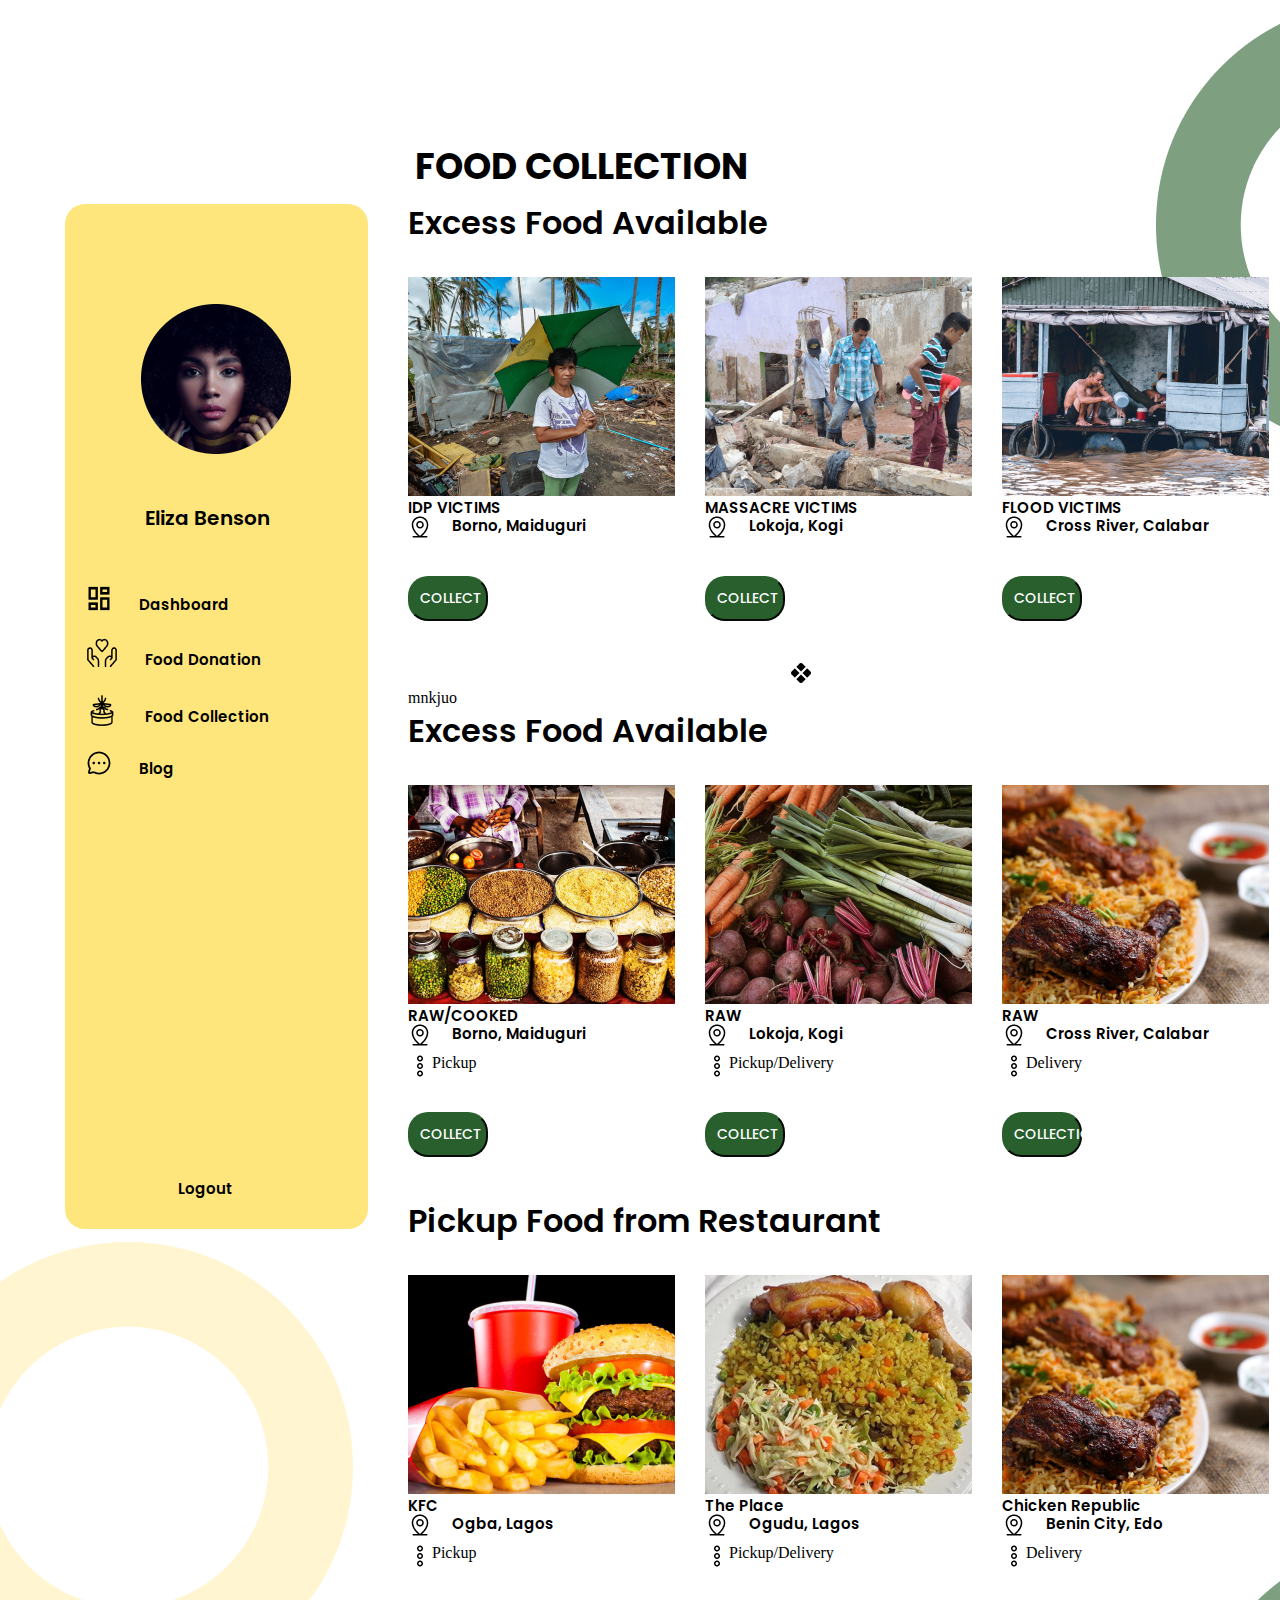
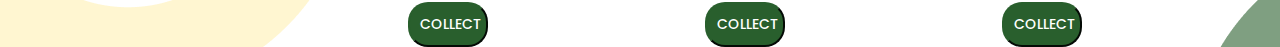
==== html/collection.html @ 1291cb88 "added the Collection, donation pages" ====
<!DOCTYPE html>
<html lang="en">
<head>
    <meta charset="UTF-8">
    <meta http-equiv="X-UA-Compatible" content="IE=edge">
    <meta name="viewport" content="width=device-width, initial-scale=1.0">
    <title>Give Good Food Bank (GGFB)</title>
    <link rel="stylesheet" href="../style/collection.css">
    <link href="https://fonts.googleapis.com/css2?family=Inter:wght@400;500&family=Poppins:wght@200;300;400;500;600;700&display=swap" rel="stylesheet">
</head>
<body>
  <section class="whole-container">
    <main id="main1">
        <div class="logoju">
        <img src="../img/1074873-removebg-preview 2.png 2.png" alt="">
        </div>
        <p id="heading1">FOOD COLLECTION</p>
      </main>
        <main id="main2">
        <div id="flex1">
          <div class="profile-imageju">
            <img src="../img/Ellipse 55.png" alt="">
          </div>
          <h3 class="flex1-heading">Eliza Benson</h3>
          <div class="flex-spanjuu">
          <div class="spanju1">
            <img src="../img/ic_outline-dashboard.png" 
     alt=""> 
          </div>
          <button class="buttn1">
            <a href="#"><div class="spanjuu2">Dashboard</div></a>
          </button>
    </div>
    <div class="flex-spanjuu">
     <div class="spanju1">
      <img src="../img/iconoir_donate.png" 
      alt=""> 
    </div>
    <button class="buttn1">
    <a href="../html/donation.html"><div class="spanjuu2">Food Donation</div></a>
  </button>
    </div>
    <div class="flex-spanjuu">
    <div class="spanju1">
      <img src="../img/healthicons_mosquito-collection.png" 
    alt=""> 
    </div>
    <button class="buttn1">
    <a href="../html/collection.html"><div class="spanjuu2">Food Collection</div></a>
  </button>
    </div>
    <div class="flex-spanjuu">
    <div class="spanju1">
      <img src="../img/ChatCircleDots.png" 
alt=""> 
    </div>
    <button class="buttn1">
    <a href="#"><div class="spanjuu2">Blog</div></a>
  </button>
    </div>
    <div class="flex-spanju1">
<div class="spanju1">
  <img src="../img/SignOut.png" 
alt=""> 
</div>
<button class="buttn1">
<a href="#"><div class="spanjuu2">Logout</div></a>
</button>
</div>
  </div>
        
        <div>
        <p id="heading">Excess Food Available</p>
        <div id="flex2">
          <div class="imageju1">
            <div><img src="../img/Frame 42.png" alt=""></div>
            <p class="paragraph">IDP VICTIMS</p>
     <div class="flex-spanju">
     <div class="spanju1">
       <img src="../img/MapPinLine.png" 
    alt=""> 
     </div>
     <div class="spanju2">Borno, 
Maiduguri</div>
   </div>
   <a href="../html/collection.html"><div class="buttonju"><button>Collect</button></div></a>
        </div>
  
          <div class="imageju2">
          <div><img src="../img/Frame 44.png" alt=""></div>
          <p class="paragraph">MASSACRE VICTIMS</p>
          <div class="flex-spanju">
          <div class="spanju1">
            <img src="../img/MapPinLine.png" 
          alt=""> 
          </div>
          <div class="spanju2">Lokoja, 
          Kogi</div>
        </div>
        <a href="../html/collection.html"><div class="buttonju"><button>Collect</button></div></a>
      </div>
      
          <div class="imageju3">
          <div><img src="../img/Frame 46.png" alt=""></div>
          <p class="paragraph">FLOOD VICTIMS</p>
          <div class="flex-spanju">
          <div class="spanju1">
            <img src="../img/MapPinLine.png" 
            alt=""> 
          </div>
          <div class="spanju2">Cross River, 
          Calabar</div>
        </div>
        <a href="../html/collection.html"><div class="buttonju"><button>Collect</button></div></a>
        </div>
      </div>

      <div class="center-iconju">
        <img src="../img/mdi_collection.png" 
      alt="">
      </div>mnkjuo
      
      <p class="to-donateju">Excess Food Available</p>

      <div id="flex2">
        <div class="imageju1">
          <div><img src="../img/Frame 51.png"
alt=""></div>
          <p class="paragraph">RAW/COOKED</p>
   <div class="flex-spanju">
   <div class="spanju1">
     <img src="../img/MapPinLine.png" 
alt=""> 
   </div>
   <div class="spanju2">Borno, 
Maiduguri</div>
 </div>
 <div class="pickupju">
  <div>
<img src="../img/DotsThreeOutlineVertical.png" 
alt="">
</div>
<div class="pickupju2">Pickup</div>
 </div>
 <a href="../html/collection.html"><div class="buttonju"><button>Collect</button></div></a>
        </div>
      
        <div class="imageju2">
        <div><img src="../img/Frame 52.png"
alt=""></div>
        <p class="paragraph">RAW</p>
        <div class="flex-spanju">
        <div class="spanju1">
          <img src="../img/MapPinLine.png"
        alt=""> 
        </div>
        <div class="spanju2">Lokoja, 
        Kogi</div>
      </div>
      <div class="pickupju">
        <div>
    <img src="../img/DotsThreeOutlineVertical.png" 
    alt="">
    </div>
    <div class="pickupju2">Pickup/Delivery</div>
       </div>
      <a href="../html/collection.html"><div class="buttonju"><button>Collect</button></div></a>
          </div>

        <div class="imageju3">
        <div><img src="../img/Frame 53.png"
alt=""></div>
        <p class="paragraph">RAW</p>
        <div class="flex-spanju">
        <div class="spanju1">
          <img src="../img/MapPinLine.png"
          alt=""> 
        </div>
        <div class="spanju2">Cross River, 
        Calabar</div>
      </div>
      <div class="pickupju">
        <div>
    <img src="../img/DotsThreeOutlineVertical.png" 
    alt="">
    </div>
    <div class="pickupju2">Delivery</div>
       </div>
      <a href="../html/collection.html"><div class="buttonju"><button>Collection</button></div></a>
      </div>
    </div>
    <p class="to-restaurantju">Pickup Food from Restaurant</p>
    <div id="flex2">
      <div class="imageju1">
        <div><img src="../img/Frame 80.png".alt="">
        </div>
        <p class="paragraph">KFC</p>
 <div class="flex-spanju">
 <div class="spanju1">
   <img src="../img/MapPinLine.png" 
alt=""> 
 </div>
 <div class="spanju2">Ogba, 
Lagos</div>
</div>
<div class="pickupju">
  <div>
<img src="../img/DotsThreeOutlineVertical.png" 
alt="">
</div>
<div class="pickupju2">Pickup</div>
 </div>
<a href="../html/collection.html"><div class="buttonju"><button>Collect</button></div></a>
      </div>
    
      <div class="imageju2">
      <div><img src="../img/Frame 84.png"
alt=""></div>
      <p class="paragraph">The Place</p>
      <div class="flex-spanju">
      <div class="spanju1">
        <img src="../img/MapPinLine.png"
      alt=""> 
      </div>
      <div class="spanju2">Ogudu, 
      Lagos</div>
    </div>
    <div class="pickupju">
      <div>
  <img src="../img/DotsThreeOutlineVertical.png" 
  alt="">
  </div>
  <div class="pickupju2">Pickup/Delivery</div>
     </div>
    <a href="../html/collection.html"><div class="buttonju"><button>Collect</button></div></a>
        </div>

      <div class="imageju3">
      <div><img src="../img/Frame 85.png"
alt=""></div>
      <p class="paragraph">Chicken Republic</p>
      <div class="flex-spanju">
      <div class="spanju1">
        <img src="../img/MapPinLine.png"
        alt=""> 
      </div>
      <div class="spanju2">Benin City, 
      Edo</div>
    </div>
    <div class="pickupju">
      <div>
  <img src="../img/DotsThreeOutlineVertical.png" 
  alt="">
  </div>
  <div class="pickupju2">Delivery</div>
     </div>
    <a href="../html/collection.html"><div class="buttonju"><button>Collect</button></div></a>
    </div>
  </div>
      </main>
  </section>  
</body>
</html>
---- style/collection.css ----
*{
    margin: 0;
    box-sizing: border-box;  
}
.whole-container{
background-image: url('../img/Group\ 17.png');
}
.logoju{
    margin-top: 60px;
    margin-left: 93px;
    width: 212px;
    height: 139px;

    
}
#heading1{
    margin-top: 140px;
    margin-left: 110px;
    font-family: 'Poppins', sans-serif;
    font-weight: 700;
    font-size: 36px;
    line-height: 54px;
}
#heading{
    font-family: 'Poppins', sans-serif;
    font-weight: 600;
    font-size: 32px;
    margin-top: 0;
    line-height: 48px;

}
#flex1{
    background-color: #FFE67C ;
    height: 1025px;
    width: 303px;
    margin-left: 65px;
    margin-top: 5px;
    border-radius: 20px;
}
.spanjuu2{
    height: 30px;
    font-family: 'Poppins', sans-serif;
    font-weight: 600;
    font-size: 15px;
    padding-left: 20px;
    }
.buttn1 :hover{
  background-color: #295F2D;
  color: white;
  padding: 10px;
  border: 0px solid #295F2D;
  border-radius: 20px;
}
.buttn1{
    border-style: hidden;
    background-color: #FFE67C;
  }
a{
    text-decoration: none;
    color: black;

}

.profile-imageju{
    padding-top: 100px;
    width:50%;
    margin: auto;
    margin-bottom: 15px;

}
.flex1-heading{
    padding-top: 30px;
    width:144px;
    margin: auto;
    font-family: 'Poppins', sans-serif;
    font-weight: 600;
    font-size: 20px;
    margin-bottom: 50px;

}
#main1{
    display: flex;
    gap:0;
}
#main2{
    display: flex;
    column-gap: 40px;

}
.flex-spanju{
    display: flex;
    line-height: 1.5;
}
.flex-spanjuu{
    display: flex;
    line-height: 3.0;
    padding-left: 20px;
}
.spanju1{
    flex-direction: row;
    cursor: pointer;
}
.spanju img{
    padding-right: 20px;
}
#flex2{
    display: flex;
    column-gap: 30px;
    margin-top: 30px;
    flex-direction: row;
}
.spanju2{
height: 30px;
font-family: 'Poppins', sans-serif;
font-weight: 600;
font-size: 15px;
padding-left: 20px;
}
.flex-spanju1{
    display: flex;
    width: 129px;
    margin: auto;
    padding-top: 380px;
} 
/*Center Icon*/
.center-iconju{
    width: 100px;
    margin:auto;
    margin-top: 40px;
}
.to-donateju{
    font-family: 'Poppins', sans-serif;
    font-weight: 600;
    font-size: 32px;
}
/*second flex section*/
.to-restaurantju{
    font-family: 'Poppins', sans-serif;
    font-weight: 600;
    font-size: 32px;
    margin-top: 40px;
}
.buttonju button{
width:30%;
background-color:#295F2D;
border-color: #295F2D;
padding: 10px 10px;
color: white;
border-radius: 20px;
text-transform:uppercase;
font-size: 14px;
font-weight: 500;
font-family: 'Poppins', sans-serif;
margin-top: 30px;
cursor: pointer;
}
.pickupju{
    display: flex;
}
.paragraph{
    font-family: 'Poppins', sans-serif;
    font-weight: 600;
    font-size: 15px;
    line-height: 1.0;
}
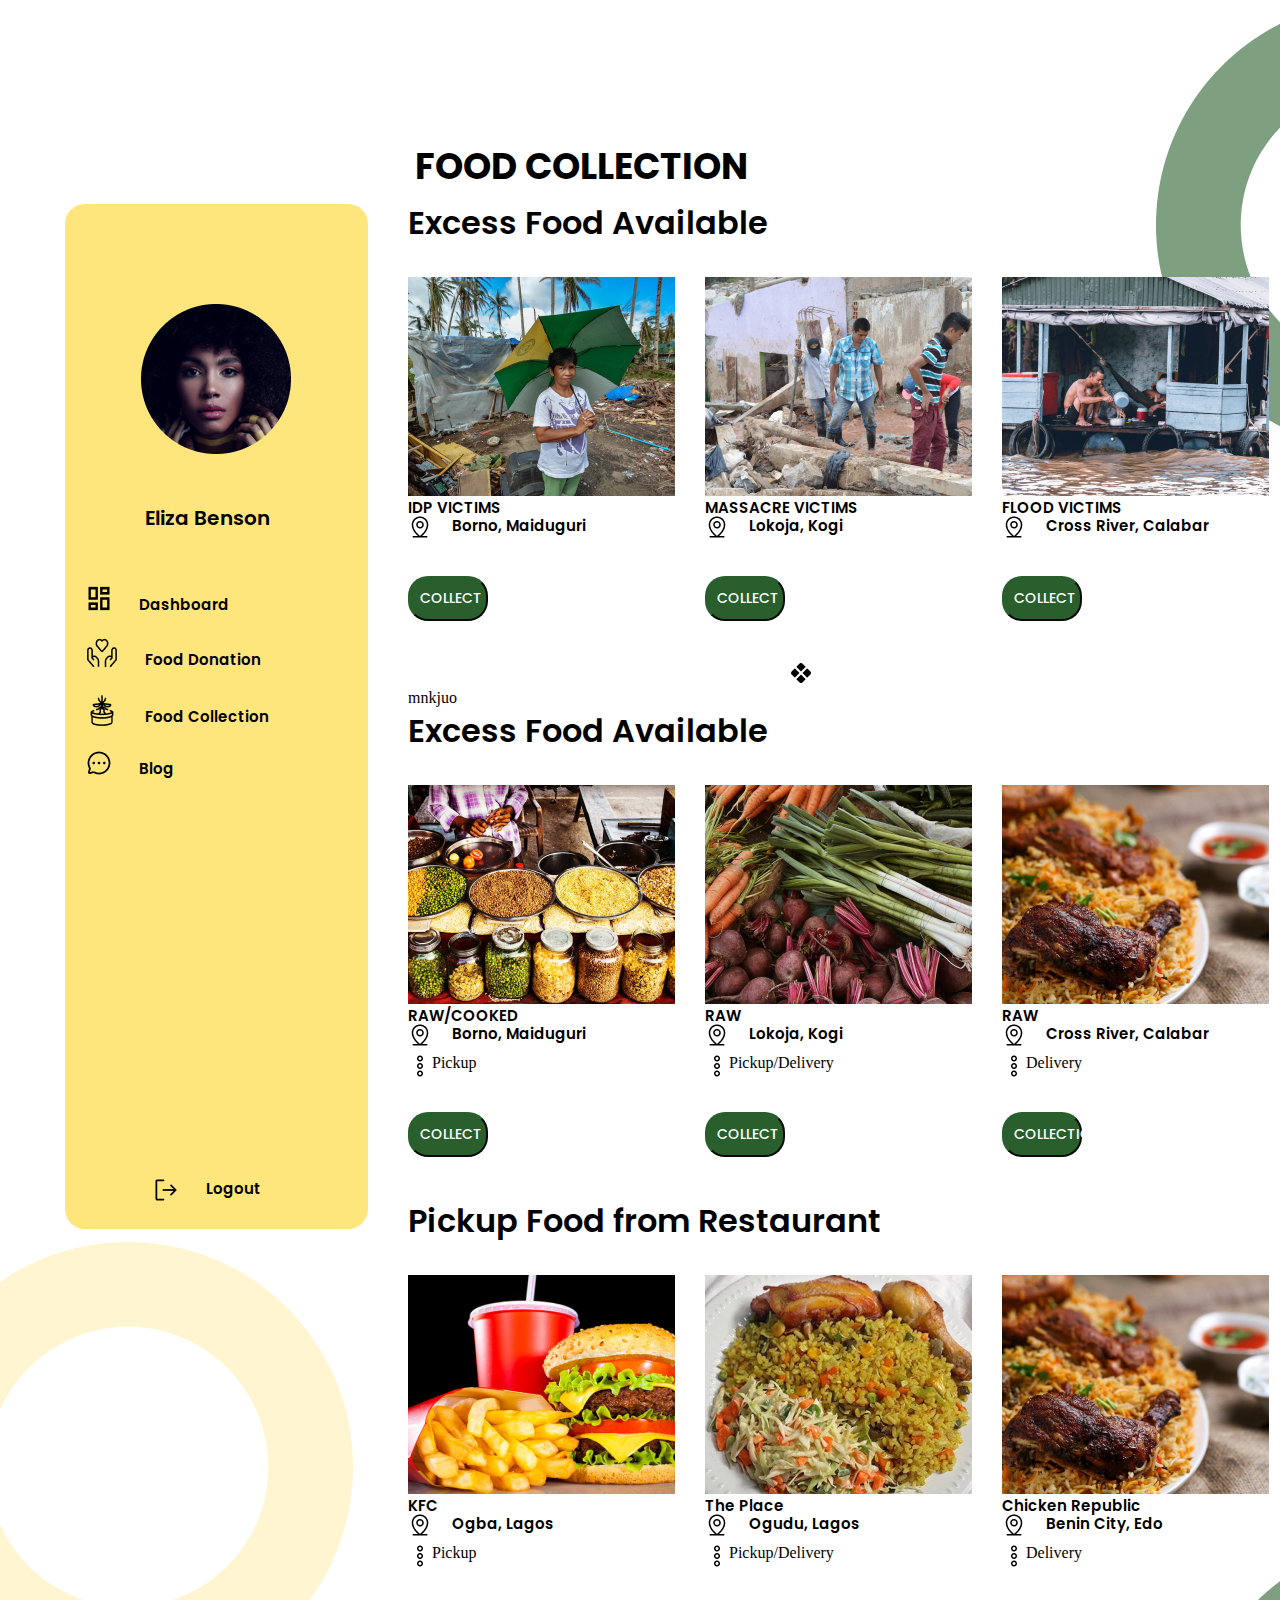
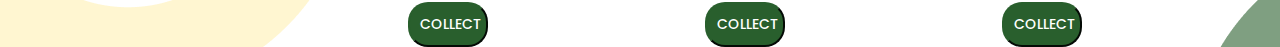
==== commit 33d33364: "changes" ====
--- a/html/collection.html
+++ b/html/collection.html
@@ -5,6 +5,7 @@
     <meta http-equiv="X-UA-Compatible" content="IE=edge">
     <meta name="viewport" content="width=device-width, initial-scale=1.0">
     <title>Give Good Food Bank (GGFB)</title>
+    <link rel="shortcut icon" href="../img/1074873-removebg-preview 2.png" type="image/x-icon">
     <link rel="stylesheet" href="../style/collection.css">
     <link href="https://fonts.googleapis.com/css2?family=Inter:wght@400;500&family=Poppins:wght@200;300;400;500;600;700&display=swap" rel="stylesheet">
 </head>
@@ -64,7 +65,7 @@
 alt=""> 
 </div>
 <button class="buttn1">
-<a href="#"><div class="spanjuu2">Logout</div></a>
+<a href="/Zero-Hunger/index.html"><div class="spanjuu2">Logout</div></a>
 </button>
 </div>
   </div>
